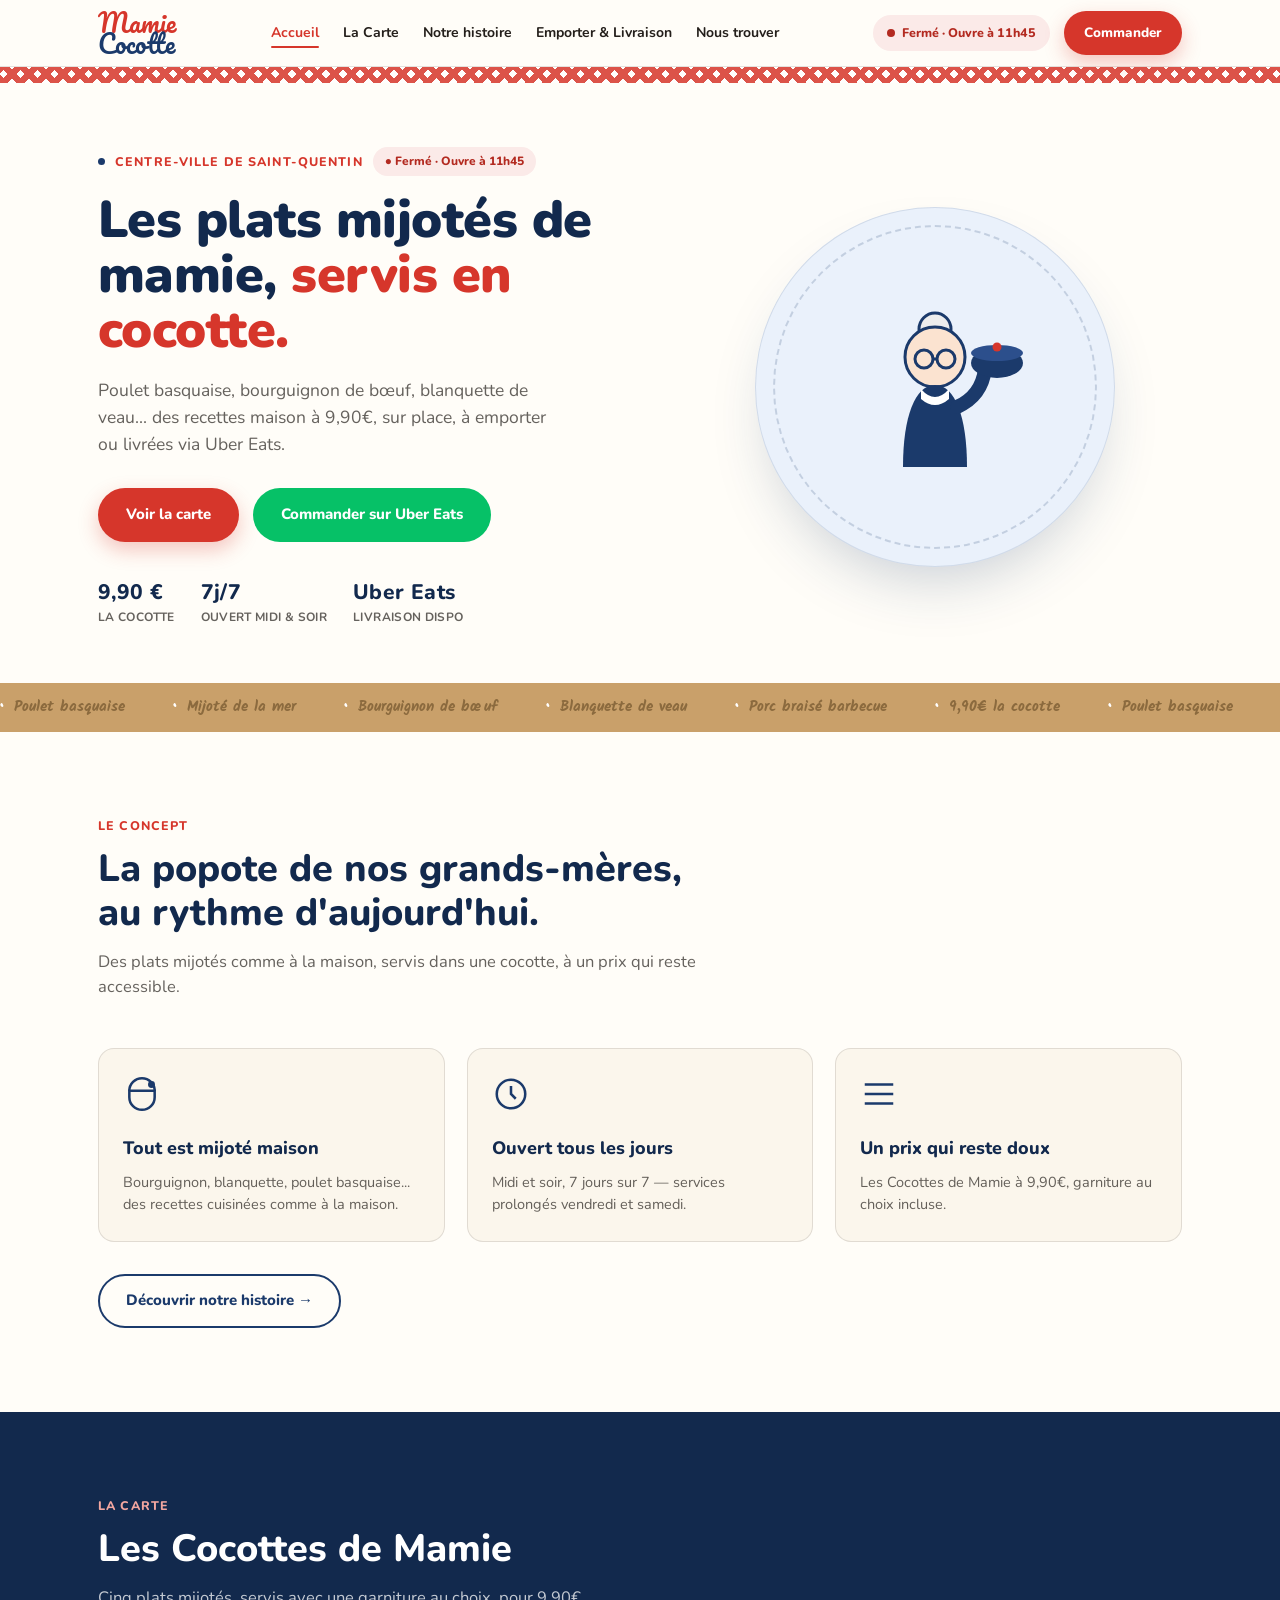
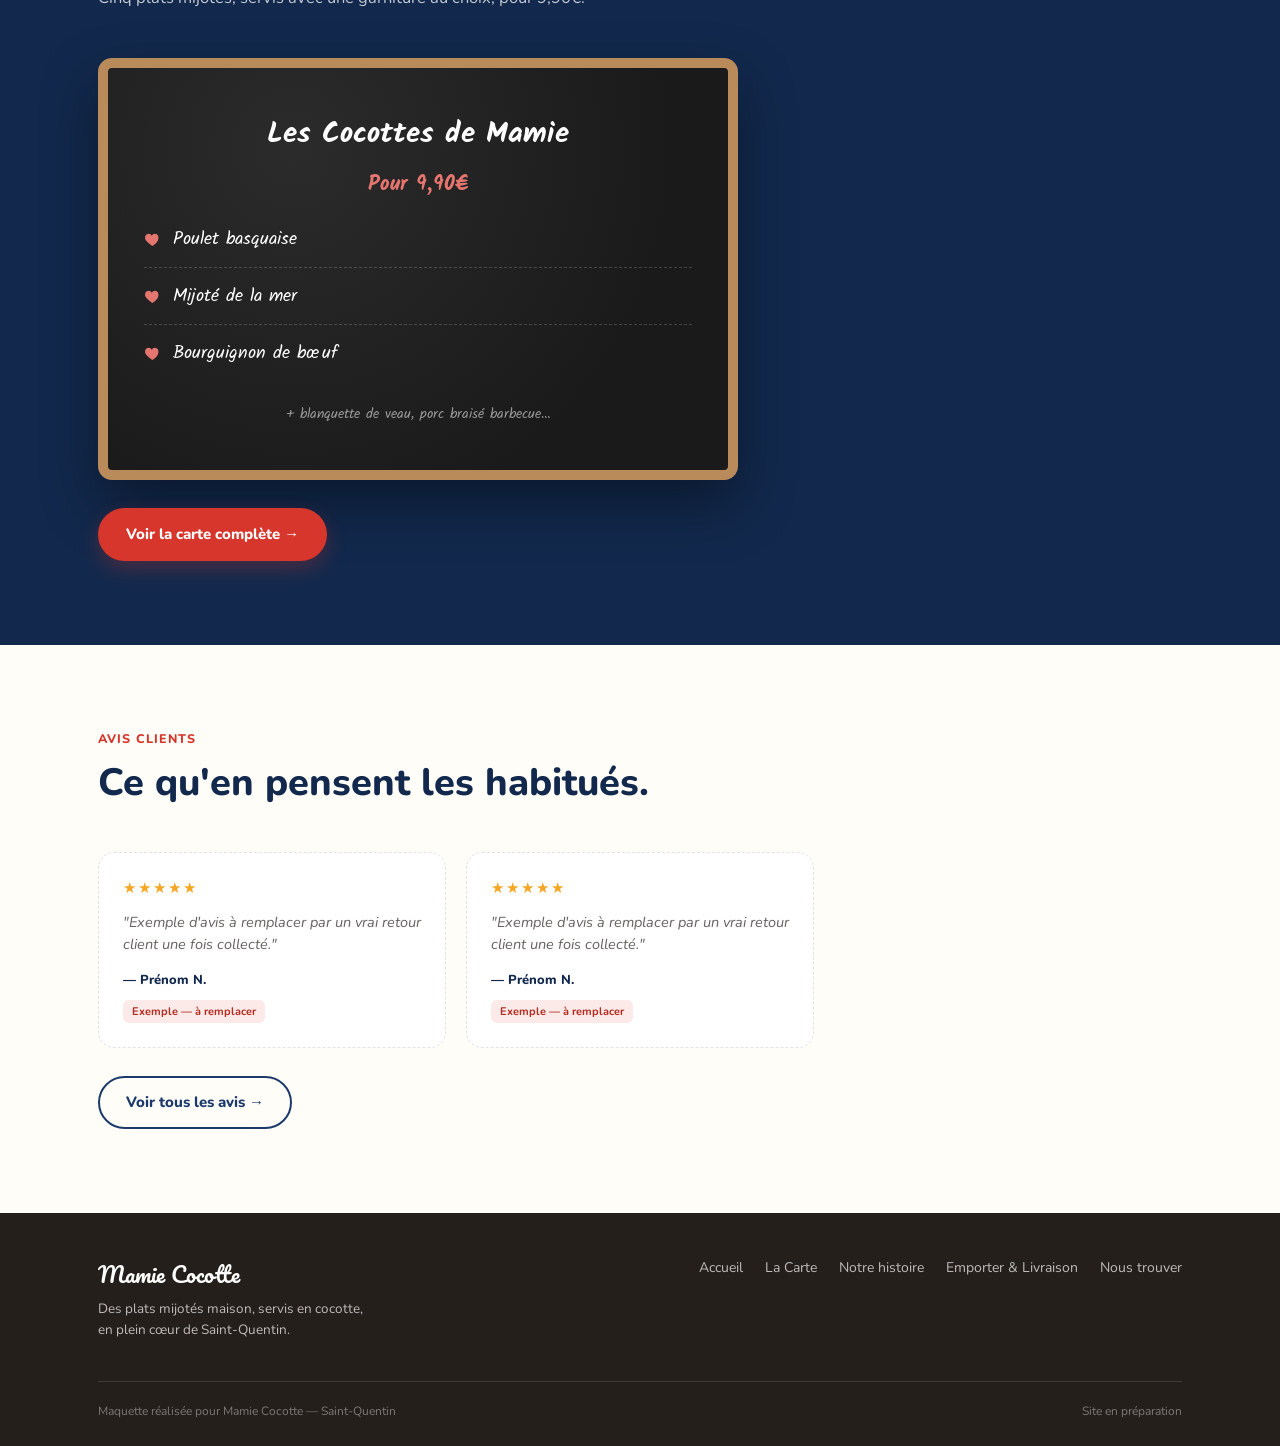
==== index.html @ 131f88a2 "Add files via upload" ====
<!DOCTYPE html>
<html lang="fr">
<head>
<meta charset="UTF-8">
<meta name="viewport" content="width=device-width, initial-scale=1.0">
<title>Mamie Cocotte — Plats mijotés maison à Saint-Quentin</title>
<meta name="description" content="Mamie Cocotte, à Saint-Quentin : plats mijotés maison servis en cocotte, dès 9,90€. Ouvert midi et soir, 7j/7. Sur place, à emporter ou en livraison Uber Eats.">
<link rel="preconnect" href="https://fonts.googleapis.com">
<link rel="preconnect" href="https://fonts.gstatic.com" crossorigin>
<link href="https://fonts.googleapis.com/css2?family=Pacifico&family=Kalam:wght@400;700&family=Nunito:wght@400;600;700;800;900&display=swap" rel="stylesheet">
<link rel="stylesheet" href="assets/style.css">
<script type="application/ld+json">
{
  "@context": "https://schema.org",
  "@type": "Restaurant",
  "name": "Mamie Cocotte",
  "servesCuisine": "Française",
  "priceRange": "€€",
  "address": { "@type": "PostalAddress", "addressLocality": "Saint-Quentin", "postalCode": "02100", "addressCountry": "FR" },
  "openingHoursSpecification": [
    { "@type": "OpeningHoursSpecification", "dayOfWeek": ["Monday","Tuesday","Wednesday","Thursday","Sunday"], "opens": "11:45", "closes": "13:45" },
    { "@type": "OpeningHoursSpecification", "dayOfWeek": ["Monday","Tuesday","Wednesday","Thursday","Sunday"], "opens": "18:30", "closes": "21:30" },
    { "@type": "OpeningHoursSpecification", "dayOfWeek": ["Friday","Saturday"], "opens": "11:45", "closes": "13:45" },
    { "@type": "OpeningHoursSpecification", "dayOfWeek": ["Friday","Saturday"], "opens": "18:30", "closes": "22:30" }
  ]
}
</script>
</head>
<body data-page="accueil">

<header>
  <nav class="nav">
    <a href="index.html" class="logo"><span class="logo-text"><span class="m">Mamie</span><span class="c">Cocotte</span></span></a>
    <ul class="nav-links">
      <li><a href="index.html" data-page="accueil">Accueil</a></li>
      <li><a href="carte.html" data-page="carte">La Carte</a></li>
      <li><a href="notre-histoire.html" data-page="notre-histoire">Notre histoire</a></li>
      <li><a href="emporter-livraison.html" data-page="emporter">Emporter &amp; Livraison</a></li>
      <li><a href="contact.html" data-page="contact">Nous trouver</a></li>
    </ul>
    <div class="nav-right">
      <span id="statusChip" class="status-chip"><span class="pulse"></span><span id="statusChipText">—</span></span>
      <a href="emporter-livraison.html" class="btn btn-primary btn-sm nav-cta">Commander</a>
    </div>
  </nav>
</header>

<div class="gingham"></div>

<main>

  <!-- HERO -->
  <section class="hero">
    <div class="wrap hero-grid">
      <div>
        <div class="eyebrow">
          <span class="dot"></span><span class="label">Centre-ville de Saint-Quentin</span>
          <span id="eyebrowStatus" class="eyebrow-status"><span id="eyebrowStatusText">—</span></span>
        </div>
        <h1 class="hero-title">Les plats mijotés de mamie, <span>servis en cocotte.</span></h1>
        <p class="hero-sub">Poulet basquaise, bourguignon de bœuf, blanquette de veau... des recettes maison à 9,90€, sur place, à emporter ou livrées via Uber&nbsp;Eats.</p>
        <div class="hero-cta">
          <a href="carte.html" class="btn btn-primary">Voir la carte</a>
          <a href="emporter-livraison.html" class="btn btn-uber">Commander sur Uber Eats</a>
        </div>
        <div class="hero-meta">
          <div><strong>9,90 €</strong>la cocotte</div>
          <div><strong>7j/7</strong>ouvert midi &amp; soir</div>
          <div><strong>Uber Eats</strong>livraison dispo</div>
        </div>
      </div>
      <div class="mascot-plate">
        <svg width="220" height="220" viewBox="0 0 220 220" fill="none" xmlns="http://www.w3.org/2000/svg">
          <circle cx="110" cy="52" r="16" fill="#EDEDED" stroke="#1B3A6B" stroke-width="3"/>
          <circle cx="110" cy="80" r="30" fill="#FBE3D0" stroke="#1B3A6B" stroke-width="3"/>
          <circle cx="99" cy="82" r="9" fill="none" stroke="#1B3A6B" stroke-width="3"/>
          <circle cx="121" cy="82" r="9" fill="none" stroke="#1B3A6B" stroke-width="3"/>
          <line x1="108" y1="82" x2="112" y2="82" stroke="#1B3A6B" stroke-width="3"/>
          <path d="M78 190 C78 140, 90 108, 110 108 C130 108, 142 140, 142 190 Z" fill="#1B3A6B"/>
          <path d="M96 112 Q110 128 124 112 L124 122 Q110 134 96 122 Z" fill="#fff"/>
          <path d="M132 130 C150 122, 158 108, 160 92" stroke="#1B3A6B" stroke-width="14" stroke-linecap="round" fill="none"/>
          <ellipse cx="172" cy="86" rx="26" ry="15" fill="#1B3A6B"/>
          <ellipse cx="172" cy="76" rx="26" ry="8" fill="#2C4F8C"/>
          <circle cx="172" cy="70" r="4.5" fill="#D6362B"/>
          <g class="steam">
            <path d="M162 60 C159 52, 165 49, 162 41"/>
            <path d="M172 60 C169 52, 175 49, 172 41"/>
            <path d="M182 60 C179 52, 185 49, 182 41"/>
          </g>
        </svg>
      </div>
    </div>
  </section>

  <div class="ticker">
    <div class="ticker-track">
      <span>Poulet basquaise</span><span>Mijoté de la mer</span><span>Bourguignon de bœuf</span><span>Blanquette de veau</span><span>Porc braisé barbecue</span><span>9,90€ la cocotte</span>
      <span>Poulet basquaise</span><span>Mijoté de la mer</span><span>Bourguignon de bœuf</span><span>Blanquette de veau</span><span>Porc braisé barbecue</span><span>9,90€ la cocotte</span>
    </div>
  </div>

  <!-- CONCEPT PREVIEW -->
  <section>
    <div class="wrap">
      <div class="section-head reveal">
        <span class="label">Le concept</span>
        <h2>La popote de nos grands-mères, au rythme d'aujourd'hui.</h2>
        <p>Des plats mijotés comme à la maison, servis dans une cocotte, à un prix qui reste accessible.</p>
      </div>
      <div class="concept-grid">
        <div class="concept-card reveal">
          <svg class="icon" viewBox="0 0 24 24" fill="none" stroke="#1B3A6B" stroke-width="1.6"><path d="M4 10h16v4a8 8 0 01-16 0v-4z"/><path d="M4 10a8 8 0 0116 0"/><circle cx="18" cy="6" r="1.4" fill="#1B3A6B"/></svg>
          <h3>Tout est mijoté maison</h3>
          <p>Bourguignon, blanquette, poulet basquaise... des recettes cuisinées comme à la maison.</p>
        </div>
        <div class="concept-card reveal">
          <svg class="icon" viewBox="0 0 24 24" fill="none" stroke="#1B3A6B" stroke-width="1.6"><circle cx="12" cy="12" r="9"/><path d="M12 7v5l3 3"/></svg>
          <h3>Ouvert tous les jours</h3>
          <p>Midi et soir, 7 jours sur 7 — services prolongés vendredi et samedi.</p>
        </div>
        <div class="concept-card reveal">
          <svg class="icon" viewBox="0 0 24 24" fill="none" stroke="#1B3A6B" stroke-width="1.6"><path d="M3 12h18M3 6h18M3 18h18"/></svg>
          <h3>Un prix qui reste doux</h3>
          <p>Les Cocottes de Mamie à 9,90€, garniture au choix incluse.</p>
        </div>
      </div>
      <div class="reveal" style="margin-top:32px;"><a href="notre-histoire.html" class="btn btn-ghost">Découvrir notre histoire →</a></div>
    </div>
  </section>

  <!-- CARTE PREVIEW -->
  <section class="carte">
    <div class="wrap">
      <div class="section-head reveal">
        <span class="label">La carte</span>
        <h2>Les Cocottes de Mamie</h2>
        <p>Cinq plats mijotés, servis avec une garniture au choix, pour 9,90€.</p>
      </div>
      <div class="chalkboard reveal" style="max-width:640px;">
        <div class="chalk-title">Les Cocottes de Mamie</div>
        <div class="chalk-price">Pour 9,90€</div>
        <ul class="chalk-list">
          <li><svg class="chalk-heart" viewBox="0 0 24 24" fill="currentColor"><path d="M12 21s-7.5-4.6-10-9.1C.5 8.2 2.6 4 6.6 4c2 0 3.7 1.1 4.4 2.7C11.7 5.1 13.4 4 15.4 4c4 0 6.1 4.2 4.6 7.9C19.5 16.4 12 21 12 21z"/></svg>Poulet basquaise</li>
          <li><svg class="chalk-heart" viewBox="0 0 24 24" fill="currentColor"><path d="M12 21s-7.5-4.6-10-9.1C.5 8.2 2.6 4 6.6 4c2 0 3.7 1.1 4.4 2.7C11.7 5.1 13.4 4 15.4 4c4 0 6.1 4.2 4.6 7.9C19.5 16.4 12 21 12 21z"/></svg>Mijoté de la mer</li>
          <li><svg class="chalk-heart" viewBox="0 0 24 24" fill="currentColor"><path d="M12 21s-7.5-4.6-10-9.1C.5 8.2 2.6 4 6.6 4c2 0 3.7 1.1 4.4 2.7C11.7 5.1 13.4 4 15.4 4c4 0 6.1 4.2 4.6 7.9C19.5 16.4 12 21 12 21z"/></svg>Bourguignon de bœuf</li>
        </ul>
        <div class="chalk-note">+ blanquette de veau, porc braisé barbecue…</div>
      </div>
      <div class="reveal" style="margin-top:28px;"><a href="carte.html" class="btn btn-primary">Voir la carte complète →</a></div>
    </div>
  </section>

  <!-- AVIS PREVIEW -->
  <section>
    <div class="wrap">
      <div class="section-head reveal">
        <span class="label">Avis clients</span>
        <h2>Ce qu'en pensent les habitués.</h2>
      </div>
      <div class="avis-grid">
        <div class="avis-card reveal">
          <div class="avis-stars">★★★★★</div>
          <p>"Exemple d'avis à remplacer par un vrai retour client une fois collecté."</p>
          <div class="avis-name">— Prénom N.</div>
          <span class="avis-flag">Exemple — à remplacer</span>
        </div>
        <div class="avis-card reveal">
          <div class="avis-stars">★★★★★</div>
          <p>"Exemple d'avis à remplacer par un vrai retour client une fois collecté."</p>
          <div class="avis-name">— Prénom N.</div>
          <span class="avis-flag">Exemple — à remplacer</span>
        </div>
      </div>
      <div class="reveal" style="margin-top:28px;"><a href="contact.html" class="btn btn-ghost">Voir tous les avis →</a></div>
    </div>
  </section>

</main>

<footer>
  <div class="wrap">
    <div class="footer-top">
      <div>
        <div class="footer-logo">Mamie Cocotte</div>
        <p style="font-size:13.5px; margin-top:8px; max-width:280px;">Des plats mijotés maison, servis en cocotte, en plein cœur de Saint-Quentin.</p>
      </div>
      <ul class="footer-links">
        <li><a href="index.html">Accueil</a></li>
        <li><a href="carte.html">La Carte</a></li>
        <li><a href="notre-histoire.html">Notre histoire</a></li>
        <li><a href="emporter-livraison.html">Emporter &amp; Livraison</a></li>
        <li><a href="contact.html">Nous trouver</a></li>
      </ul>
    </div>
    <div class="footer-bottom">
      <span>Maquette réalisée pour Mamie Cocotte — Saint-Quentin</span>
      <span>Site en préparation</span>
    </div>
  </div>
</footer>

<div class="mobile-cta">
  <a href="contact.html" class="btn btn-ghost btn-sm">📍 Nous trouver</a>
  <a href="emporter-livraison.html" class="btn btn-uber btn-sm">Commander</a>
</div>

<script src="assets/script.js"></script>
</body>
</html>
---- assets/style.css ----
:root{
  --red:#D6362B;
  --red-dark:#B32A20;
  --blue:#1B3A6B;
  --blue-dark:#12294D;
  --blue-light:#EAF1FB;
  --cream:#FFFDF8;
  --paper:#FBF6EC;
  --kraft:#C9A06A;
  --kraft-dark:#8B6A3E;
  --charcoal:#241F1B;
  --charcoal-70: rgba(36,31,27,0.7);
  --charcoal-50: rgba(36,31,27,0.5);
  --line: rgba(36,31,27,0.12);
  --wood:#B98A5A;
  --green:#0A8A4E;
}
*{box-sizing:border-box;}
html{scroll-behavior:smooth;}
body{
  margin:0;
  background:var(--cream);
  color:var(--charcoal);
  font-family:'Nunito', sans-serif;
  font-size:16px;
  line-height:1.55;
  -webkit-font-smoothing:antialiased;
  padding-bottom:78px;
}
@media(min-width:760px){body{padding-bottom:0;}}
a{color:inherit;}
img{max-width:100%;display:block;}
.wrap{max-width:1140px;margin:0 auto;padding:0 28px;}
h1,h2,h3{margin:0; font-family:'Nunito', sans-serif; font-weight:800; color:var(--blue-dark);}
section{scroll-margin-top:78px; padding:84px 0;}
.label{font-family:'Nunito', sans-serif; font-weight:800; font-size:12.5px; letter-spacing:0.09em; text-transform:uppercase; color:var(--red);}

.btn{display:inline-flex; align-items:center; gap:8px; font-family:'Nunito', sans-serif; font-weight:800; font-size:15px; padding:13px 26px; border-radius:100px; text-decoration:none; border:2px solid transparent; cursor:pointer; transition:transform .18s ease, box-shadow .18s ease, background .18s ease;}
.btn-primary{background:var(--red); color:#fff; box-shadow:0 8px 20px rgba(214,54,43,0.28);}
.btn-primary:hover{background:var(--red-dark); transform:translateY(-2px); box-shadow:0 12px 24px rgba(214,54,43,0.34);}
.btn-ghost{border-color:var(--blue); color:var(--blue);}
.btn-ghost:hover{background:var(--blue); color:#fff;}
.btn-uber{background:#06C167; color:#fff;}
.btn-uber:hover{background:#059c53; transform:translateY(-2px);}
.btn-sm{padding:10px 18px; font-size:13.5px;}

.gingham{height:16px; background:repeating-linear-gradient(45deg, var(--red) 0 6px, transparent 6px 12px), repeating-linear-gradient(-45deg, var(--red) 0 6px, transparent 6px 12px), #fff; opacity:.85;}

/* Header */
header{position:sticky; top:0; z-index:60; background:rgba(255,253,248,0.94); backdrop-filter:blur(8px); border-bottom:1px solid var(--line);}
.nav{display:flex; align-items:center; justify-content:space-between; padding:10px 28px; max-width:1140px; margin:0 auto; gap:16px;}
.logo{display:flex; align-items:center; gap:10px; text-decoration:none;}
.logo-text{font-family:'Pacifico', cursive; font-size:25px; line-height:1;}
.logo-text .m{color:var(--red);}
.logo-text .c{color:var(--blue); display:block; margin-top:-4px;}
.nav-links{display:none; gap:24px; list-style:none; margin:0; padding:0; font-size:14px; font-weight:700;}
@media(min-width:900px){.nav-links{display:flex;}}
.nav-links a{text-decoration:none; color:var(--charcoal); position:relative; padding-bottom:3px;}
.nav-links a:hover{color:var(--red);}
.nav-links a.active{color:var(--red);}
.nav-links a.active:after{content:""; position:absolute; left:0; right:0; bottom:-3px; height:2px; background:var(--red); border-radius:2px;}
.nav-right{display:flex; align-items:center; gap:14px;}
.status-chip{display:none; align-items:center; gap:7px; font-size:12.5px; font-weight:800; padding:8px 14px; border-radius:100px; white-space:nowrap;}
@media(min-width:640px){.status-chip{display:inline-flex;}}
.status-chip .pulse{width:8px;height:8px;border-radius:50%; position:relative;}
.status-chip.open{background:#E7F7EE; color:var(--green);}
.status-chip.open .pulse{background:var(--green);}
.status-chip.open .pulse:after{content:"";position:absolute;inset:-4px;border-radius:50%;border:1.5px solid var(--green); animation:pulseRing 1.8s ease-out infinite;}
.status-chip.closed{background:#FBEAE8; color:var(--red-dark);}
.status-chip.closed .pulse{background:var(--red-dark);}
@keyframes pulseRing{0%{opacity:.7; transform:scale(0.6);}100%{opacity:0; transform:scale(1.8);}}
.nav-cta{display:none;}
@media(min-width:900px){.nav-cta{display:inline-flex;}}

/* Page hero (sub-pages) */
.page-hero{padding:56px 0 46px; background:var(--paper); border-bottom:1px solid var(--line);}
.page-hero .label{margin-bottom:12px; display:block;}
.page-hero h1{font-size:clamp(30px,4.2vw,44px); line-height:1.1; color:var(--blue-dark);}
.page-hero p{margin-top:14px; max-width:520px; color:var(--charcoal-70); font-size:17px;}
.breadcrumb{font-size:13px; font-weight:700; color:var(--charcoal-50); margin-bottom:14px;}
.breadcrumb a{color:var(--charcoal-50); text-decoration:none;}
.breadcrumb a:hover{color:var(--red);}

/* Hero (home) */
.hero{position:relative; padding:64px 0 56px; overflow:hidden;}
.hero-grid{display:grid; grid-template-columns:1fr; gap:44px; align-items:center;}
@media(min-width:900px){.hero-grid{grid-template-columns:1.05fr 0.95fr;}}
.eyebrow{display:flex; align-items:center; gap:10px; margin-bottom:16px; flex-wrap:wrap;}
.eyebrow .dot{width:7px;height:7px;border-radius:50%;background:var(--blue);}
.eyebrow-status{display:inline-flex; align-items:center; gap:6px; font-size:12px; font-weight:800; padding:5px 12px; border-radius:100px;}
.eyebrow-status.open{background:#E7F7EE; color:var(--green);}
.eyebrow-status.closed{background:#FBEAE8; color:var(--red-dark);}
h1.hero-title{font-family:'Nunito', sans-serif; font-weight:900; font-size:clamp(32px, 5vw, 52px); line-height:1.06; color:var(--blue-dark); letter-spacing:-0.01em;}
h1.hero-title span{color:var(--red);}
.hero-sub{margin-top:20px; max-width:460px; font-size:17.5px; color:var(--charcoal-70);}
.hero-cta{display:flex; flex-wrap:wrap; gap:14px; margin-top:30px;}
.hero-meta{margin-top:34px; display:flex; gap:26px; flex-wrap:wrap;}
.hero-meta div{font-size:12px; font-weight:700; color:var(--charcoal-70); text-transform:uppercase; letter-spacing:.03em;}
.hero-meta strong{display:block; font-family:'Nunito'; font-size:21px; color:var(--blue-dark); font-weight:800; text-transform:none;}

.mascot-plate{width:min(360px,80vw); aspect-ratio:1/1; border-radius:50%; background:var(--blue-light); display:flex; align-items:center; justify-content:center; position:relative; margin:0 auto; box-shadow: inset 0 0 0 1px rgba(27,58,107,0.12), 0 30px 60px -20px rgba(27,58,107,0.25);}
.mascot-plate:before{content:""; position:absolute; inset:18px; border-radius:50%; border:2px dashed rgba(27,58,107,0.18);}
.mascot-plate.sm{width:min(220px,60vw);}
.steam path{stroke:var(--blue); stroke-width:3; fill:none; stroke-linecap:round; opacity:0; animation: rise 3.2s ease-in-out infinite;}
.steam path:nth-child(2){animation-delay:.5s;}
.steam path:nth-child(3){animation-delay:1s;}
@keyframes rise{0%{opacity:0; transform:translateY(6px);}25%{opacity:.6;}70%{opacity:0; transform:translateY(-26px);}100%{opacity:0;}}
@media (prefers-reduced-motion: reduce){.steam path{animation:none; opacity:.45;} html{scroll-behavior:auto;}}

/* Ticker */
.ticker{background:var(--kraft); overflow:hidden; padding:13px 0; position:relative;}
.ticker-track{display:flex; gap:48px; white-space:nowrap; animation:scroll 26s linear infinite; width:max-content;}
.ticker-track span{font-family:'Kalam',cursive; font-weight:700; font-size:15px; color:var(--kraft-dark); display:flex; align-items:center; gap:10px;}
.ticker-track span:before{content:"•"; color:#fff;}
@keyframes scroll{from{transform:translateX(0);}to{transform:translateX(-50%);}}
@media (prefers-reduced-motion: reduce){.ticker-track{animation:none;}}

.section-head{max-width:620px; margin-bottom:48px;}
.section-head .label{margin-bottom:12px; display:block;}
.section-head h2{font-size:clamp(26px,3.4vw,38px); line-height:1.15;}
.section-head p{margin-top:14px; color:var(--charcoal-70); font-size:16.5px;}

/* Concept cards */
.concept-grid{display:grid; grid-template-columns:1fr; gap:22px;}
@media(min-width:760px){.concept-grid{grid-template-columns:repeat(3,1fr);}}
.concept-card{background:var(--paper); border:1px solid var(--line); border-radius:16px; padding:26px 24px; transition:transform .2s ease, box-shadow .2s ease;}
.concept-card:hover{transform:translateY(-4px); box-shadow:0 16px 30px -14px rgba(27,58,107,0.25);}
.concept-card .icon{width:38px;height:38px; margin-bottom:14px;}
.concept-card h3{font-size:18px; margin-bottom:8px; color:var(--blue-dark);}
.concept-card p{color:var(--charcoal-70); font-size:14.5px; margin:0;}

/* Carte chalkboard */
.carte{background:var(--blue-dark); color:#fff; position:relative;}
.carte .label{color:#F2A6A0;}
.carte .section-head h2{color:#fff;}
.carte .section-head p{color:rgba(255,255,255,0.75);}
.carte-layout{display:grid; grid-template-columns:1fr; gap:36px;}
@media(min-width:960px){.carte-layout{grid-template-columns:1.1fr 0.9fr; align-items:start;}}
.chalkboard{background: radial-gradient(circle at 30% 20%, #2b2b2b, #1a1a1a 70%); border:10px solid var(--wood); border-radius:14px; padding:44px 36px; box-shadow: 0 24px 55px rgba(0,0,0,0.4);}
.chalk-title{font-family:'Kalam', cursive; font-weight:700; font-size:29px; text-align:center; color:#fff;}
.chalk-price{text-align:center; font-family:'Kalam',cursive; font-weight:700; font-size:21px; color:#E4756F; margin:12px 0 24px;}
.chalk-list{list-style:none; margin:0; padding:0; display:flex; flex-direction:column; gap:15px;}
.chalk-list li{display:flex; align-items:center; gap:12px; font-family:'Kalam',cursive; font-size:18px; color:#fff; border-bottom:1px dashed rgba(255,255,255,0.18); padding-bottom:13px;}
.chalk-list li:last-child{border-bottom:none;}
.chalk-heart{width:17px;height:17px; flex:none; color:#E4756F;}
.chalk-note{text-align:center; margin-top:24px; font-family:'Kalam',cursive; font-size:14px; color:rgba(255,255,255,0.55);}
.carte-info{display:flex; flex-direction:column; gap:18px;}
.carte-info-card{background:rgba(255,255,255,0.06); border:1px solid rgba(255,255,255,0.14); border-radius:14px; padding:22px;}
.carte-info-card h3{color:#fff; font-size:14px; text-transform:uppercase; letter-spacing:.05em; font-weight:800; margin-bottom:10px;}
.carte-info-card p{margin:0; font-size:14.5px; color:rgba(255,255,255,0.75);}
.carte-side{margin-top:6px; display:flex; gap:12px; flex-wrap:wrap;}
.side-pill{font-size:13px; font-weight:700; color:rgba(255,255,255,0.9); border:1.5px solid rgba(255,255,255,0.3); border-radius:100px; padding:7px 16px;}

/* Galerie */
.galerie{background:var(--paper);}
.gal-grid{display:grid; grid-template-columns:1fr; gap:24px;}
@media(min-width:760px){.gal-grid{grid-template-columns:repeat(3,1fr);}}
.polaroid{background:#fff; border-radius:10px; padding:12px 12px 20px; box-shadow:0 14px 30px -14px rgba(36,31,27,0.25); transform:rotate(var(--r,0deg)); transition:transform .25s ease;}
.polaroid:nth-child(1){--r:-2deg;} .polaroid:nth-child(2){--r:1.5deg;} .polaroid:nth-child(3){--r:-1deg;}
.polaroid:hover{transform:rotate(0deg) translateY(-4px);}
.polaroid-photo{aspect-ratio:4/5; border-radius:6px; background:repeating-linear-gradient(45deg, rgba(27,58,107,0.06) 0 10px, rgba(27,58,107,0.02) 10px 20px); display:flex; flex-direction:column; align-items:center; justify-content:center; gap:8px; text-align:center; padding:20px;}
.polaroid-photo svg{width:34px;height:34px; color:var(--blue); opacity:.5;}
.polaroid-photo span{font-size:12.5px; color:var(--charcoal-50); font-weight:700;}
.polaroid p{margin:14px 4px 0; font-family:'Kalam',cursive; font-size:15px; color:var(--charcoal-70); text-align:center;}

/* Avis */
.avis-grid{display:grid; grid-template-columns:1fr; gap:20px;}
@media(min-width:760px){.avis-grid{grid-template-columns:repeat(3,1fr);}}
.avis-card{background:#fff; border:1.5px dashed var(--line); border-radius:16px; padding:24px;}
.avis-stars{color:#F5A623; font-size:15px; letter-spacing:2px; margin-bottom:10px;}
.avis-card p{margin:0 0 14px; font-size:14.5px; color:var(--charcoal-70); font-style:italic;}
.avis-name{font-size:13px; font-weight:800; color:var(--blue-dark);}
.avis-flag{margin-top:10px; display:inline-block; font-size:11px; font-weight:700; color:var(--red-dark); background:#FBEAE8; padding:3px 9px; border-radius:6px;}

/* Eco */
.eco-grid{display:grid; grid-template-columns:1fr; gap:20px;}
@media(min-width:760px){.eco-grid{grid-template-columns:repeat(4,1fr);}}
.eco-item{background:#fff; border:1px solid var(--line); border-radius:14px; padding:22px 20px;}
.eco-item svg{width:28px;height:28px; margin-bottom:12px; color:var(--blue);}
.eco-item h3{font-size:15.5px; margin-bottom:6px; color:var(--blue-dark);}
.eco-item p{font-size:13.5px; color:var(--charcoal-70); margin:0;}

/* Emporter */
.emporter-grid{display:grid; grid-template-columns:1fr; gap:40px; align-items:center;}
@media(min-width:900px){.emporter-grid{grid-template-columns:1fr 1fr;}}
.bag-card{background:var(--paper); border-radius:18px; padding:34px; display:flex; flex-direction:column; align-items:center; text-align:center; gap:16px;}
.modes{display:flex; gap:10px; flex-wrap:wrap; margin-top:20px;}
.mode-pill{font-size:13px; font-weight:700; color:var(--blue-dark); border:1.5px solid var(--blue); border-radius:100px; padding:6px 14px;}

/* Steps (comment commander) */
.steps{display:grid; grid-template-columns:1fr; gap:22px; counter-reset:step;}
@media(min-width:760px){.steps{grid-template-columns:repeat(3,1fr);}}
.step-card{background:#fff; border:1px solid var(--line); border-radius:16px; padding:26px 22px; position:relative;}
.step-card .step-num{width:34px; height:34px; border-radius:50%; background:var(--red); color:#fff; display:flex; align-items:center; justify-content:center; font-weight:800; margin-bottom:14px;}
.step-card h3{font-size:16.5px; margin-bottom:8px;}
.step-card p{font-size:14px; color:var(--charcoal-70); margin:0;}

/* Horaires */
.horaires{background:var(--blue-dark); color:#fff;}
.horaires .label{color:#F2A6A0;}
.horaires .section-head h2{color:#fff;}
.horaires .section-head p{color:rgba(255,255,255,0.75);}
.horaires-grid{display:grid; grid-template-columns:1fr; gap:36px;}
@media(min-width:900px){.horaires-grid{grid-template-columns:1fr 1fr; align-items:center;}}
.sign{background:#fff; border-radius:20px; padding:32px 34px 28px; box-shadow:0 24px 50px rgba(0,0,0,0.3);}
.sign-row{display:flex; justify-content:space-between; align-items:baseline; padding:9px 0; border-bottom:1px dashed var(--line); font-family:'Kalam',cursive;}
.sign-row:last-child{border-bottom:none;}
.sign-row.today{background:linear-gradient(90deg, rgba(214,54,43,0.06), transparent); margin:0 -14px; padding:9px 14px; border-radius:8px;}
.sign-row .day{font-weight:700; font-size:16.5px; color:var(--charcoal); display:flex; align-items:center; gap:8px;}
.sign-row .today-badge{font-family:'Nunito'; font-size:10px; font-weight:800; background:var(--red); color:#fff; padding:2px 7px; border-radius:100px;}
.sign-row .hours{font-size:14.5px;}
.sign-row.red .hours{color:var(--red);}
.sign-row.blue .hours{color:var(--blue);}
.status-card{background:rgba(255,255,255,0.06); border:1px solid rgba(255,255,255,0.14); border-radius:16px; padding:28px;}
.status-card .big-status{display:flex; align-items:center; gap:12px; font-size:22px; font-weight:800; margin-bottom:10px;}
.status-card .big-status .pulse{width:11px;height:11px;border-radius:50%;}
.status-card p{margin:0; color:rgba(255,255,255,0.7); font-size:14.5px;}

/* Infos pratiques */
.infos{background:var(--paper);}
.infos-grid{display:grid; grid-template-columns:1fr; gap:20px;}
@media(min-width:760px){.infos-grid{grid-template-columns:1fr 1fr;}}
.infos-card{background:#fff; border:1px solid var(--line); border-radius:16px; padding:26px;}
.infos-card h3{font-size:13px; font-weight:800; letter-spacing:.05em; text-transform:uppercase; color:var(--red); margin-bottom:14px;}
.todo{display:inline-flex; align-items:center; gap:6px; font-size:13.5px; font-weight:600; color:var(--red-dark); background:#FBEAE8; border:1px dashed var(--red); border-radius:8px; padding:9px 12px; width:100%;}
.ok-row{display:inline-flex; align-items:center; gap:6px; font-size:13.5px; font-weight:700; color:var(--green); background:#E7F7EE; border:1px solid #B7E9CC; border-radius:8px; padding:9px 12px; width:100%; text-decoration:none;}
.map-placeholder{border-radius:16px; overflow:hidden; border:1px solid var(--line); aspect-ratio:16/10; background:repeating-linear-gradient(45deg, rgba(27,58,107,0.05) 0 10px, rgba(27,58,107,0.02) 10px 20px); display:flex; align-items:center; justify-content:center; text-align:center; padding:24px;}
.map-placeholder p{font-size:13px; color:var(--charcoal-70); max-width:260px;}

/* Mobile sticky CTA */
.mobile-cta{position:fixed; bottom:0; left:0; right:0; z-index:70; display:flex; gap:10px; padding:12px 16px; background:#fff; border-top:1px solid var(--line); box-shadow:0 -8px 24px rgba(0,0,0,0.08);}
@media(min-width:760px){.mobile-cta{display:none;}}
.mobile-cta a{flex:1; justify-content:center; text-align:center;}

/* Footer */
footer{background:var(--charcoal); color:rgba(255,255,255,0.7); padding:44px 0 26px;}
.footer-top{display:flex; flex-wrap:wrap; justify-content:space-between; gap:26px; padding-bottom:26px; border-bottom:1px solid rgba(255,255,255,0.12);}
.footer-logo{font-family:'Pacifico', cursive; font-size:22px; color:#fff;}
.footer-links{display:flex; gap:22px; list-style:none; padding:0; margin:0; font-size:14px; flex-wrap:wrap;}
.footer-links a{text-decoration:none; color:rgba(255,255,255,0.7);}
.footer-links a:hover{color:#fff;}
.footer-bottom{padding-top:20px; font-size:12px; color:rgba(255,255,255,0.4); display:flex; justify-content:space-between; flex-wrap:wrap; gap:10px;}

.reveal{opacity:0; transform:translateY(18px); transition:opacity .6s ease, transform .6s ease;}
.reveal.in{opacity:1; transform:translateY(0);}
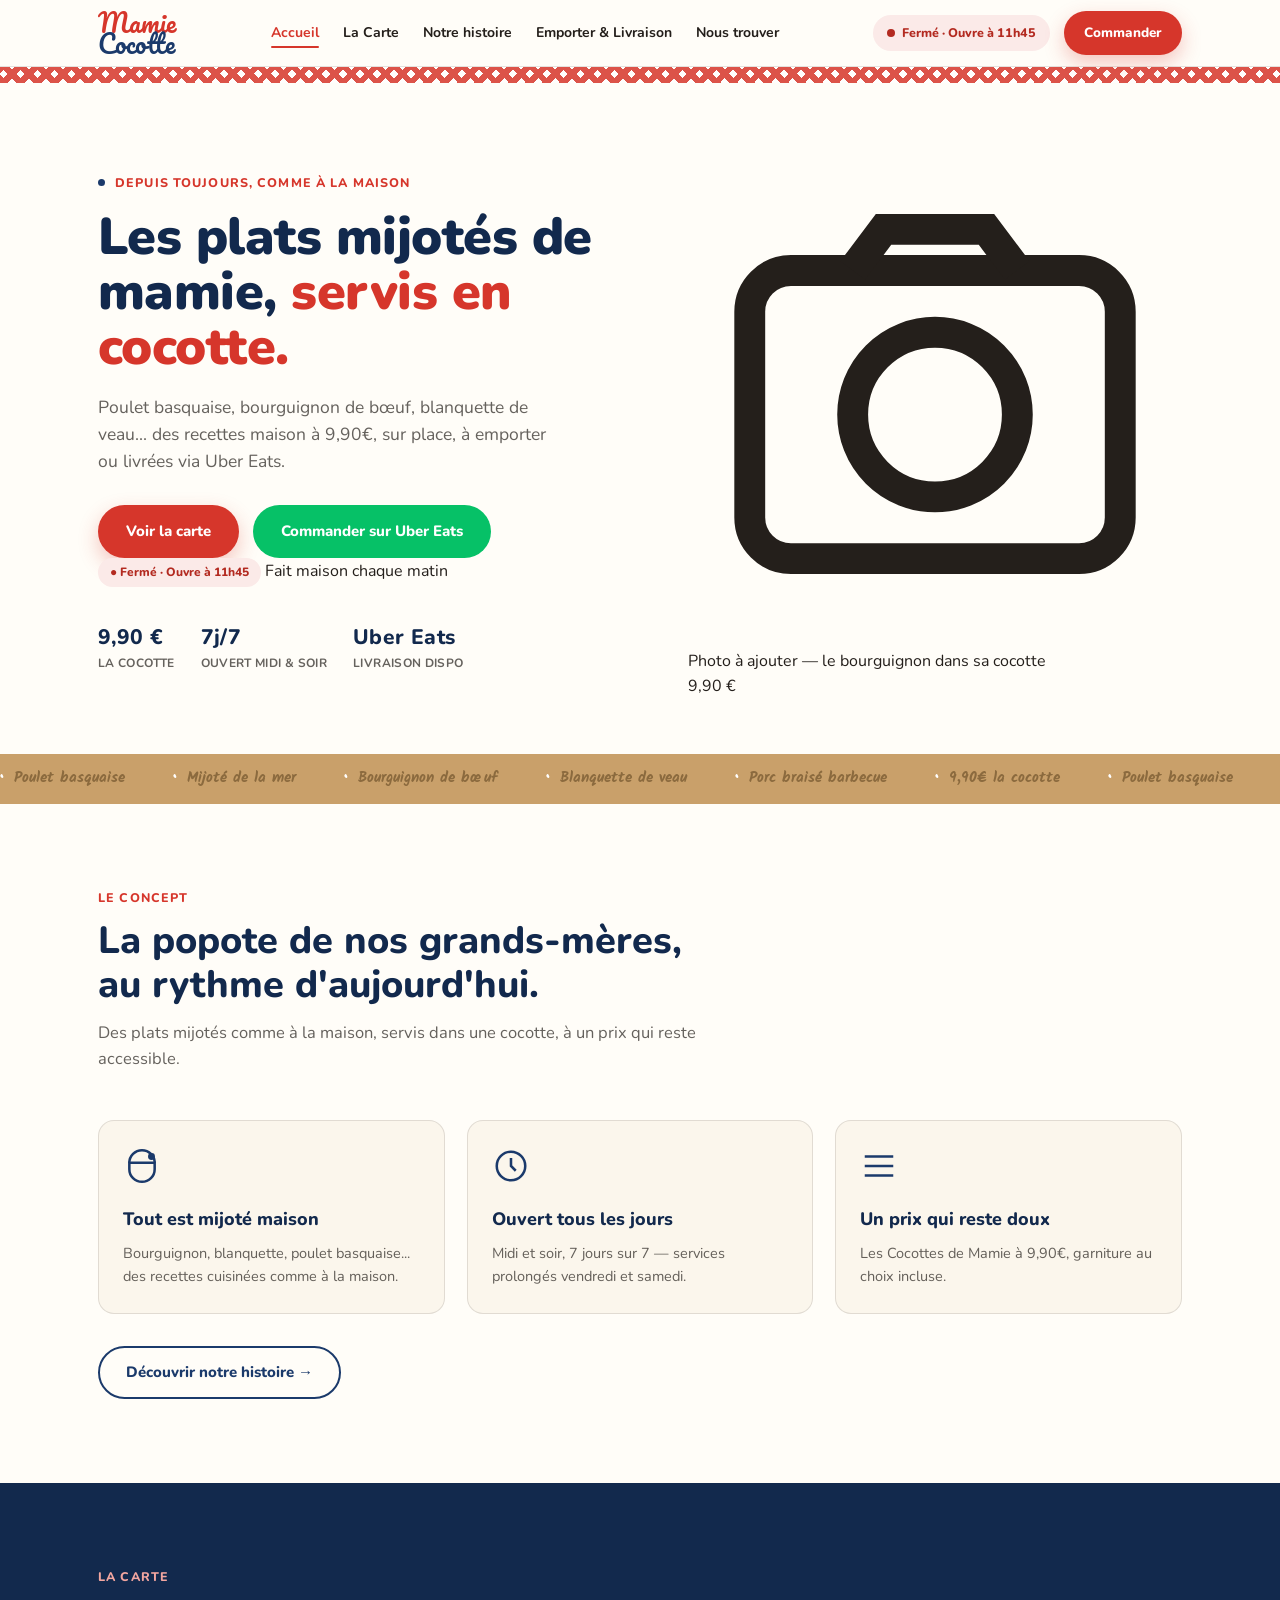
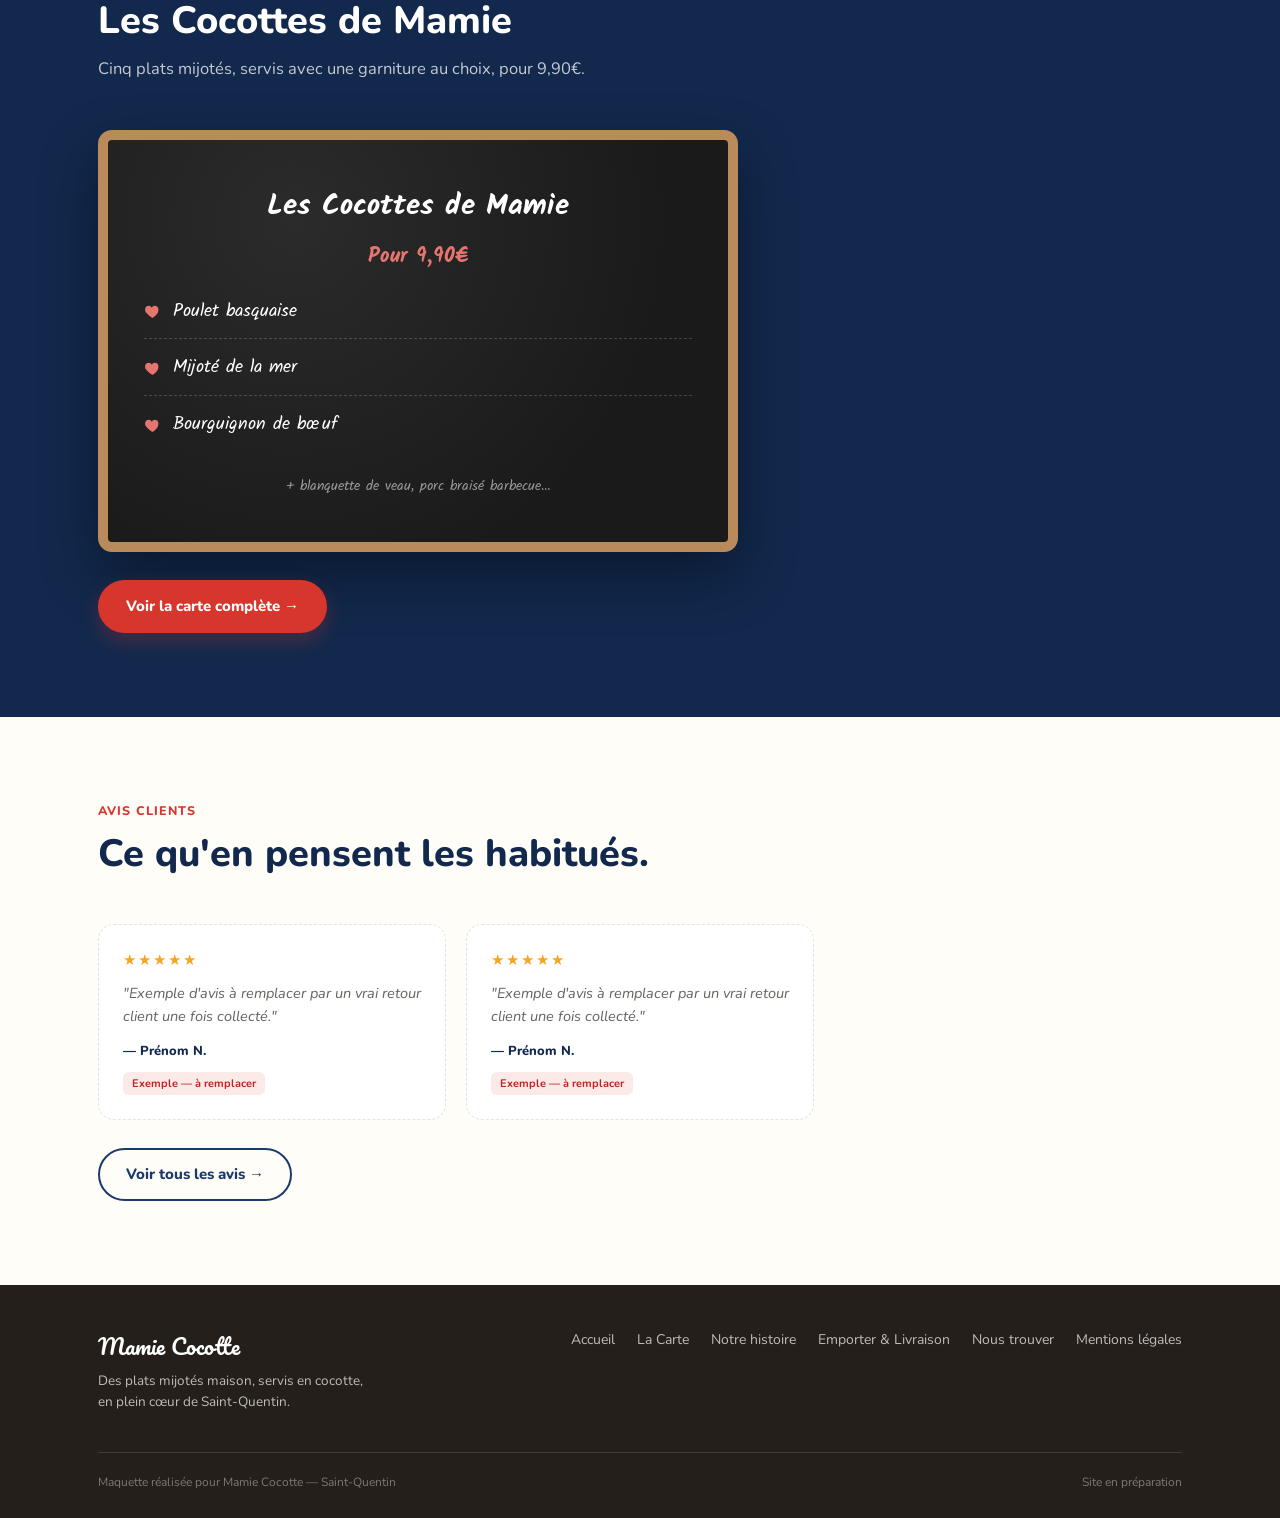
==== commit cb710d69: "Add files via upload" ====
--- a/index.html
+++ b/index.html
@@ -54,8 +54,7 @@
     <div class="wrap hero-grid">
       <div>
         <div class="eyebrow">
-          <span class="dot"></span><span class="label">Centre-ville de Saint-Quentin</span>
-          <span id="eyebrowStatus" class="eyebrow-status"><span id="eyebrowStatusText">—</span></span>
+          <span class="dot"></span><span class="label">Depuis toujours, comme à la maison</span>
         </div>
         <h1 class="hero-title">Les plats mijotés de mamie, <span>servis en cocotte.</span></h1>
         <p class="hero-sub">Poulet basquaise, bourguignon de bœuf, blanquette de veau... des recettes maison à 9,90€, sur place, à emporter ou livrées via Uber&nbsp;Eats.</p>
@@ -63,31 +62,24 @@
           <a href="carte.html" class="btn btn-primary">Voir la carte</a>
           <a href="emporter-livraison.html" class="btn btn-uber">Commander sur Uber Eats</a>
         </div>
+        <div class="hero-badges">
+          <span id="eyebrowStatus" class="eyebrow-status"><span id="eyebrowStatusText">—</span></span>
+          <span class="badge-pill">Fait maison chaque matin</span>
+        </div>
         <div class="hero-meta">
           <div><strong>9,90 €</strong>la cocotte</div>
           <div><strong>7j/7</strong>ouvert midi &amp; soir</div>
           <div><strong>Uber Eats</strong>livraison dispo</div>
         </div>
       </div>
-      <div class="mascot-plate">
-        <svg width="220" height="220" viewBox="0 0 220 220" fill="none" xmlns="http://www.w3.org/2000/svg">
-          <circle cx="110" cy="52" r="16" fill="#EDEDED" stroke="#1B3A6B" stroke-width="3"/>
-          <circle cx="110" cy="80" r="30" fill="#FBE3D0" stroke="#1B3A6B" stroke-width="3"/>
-          <circle cx="99" cy="82" r="9" fill="none" stroke="#1B3A6B" stroke-width="3"/>
-          <circle cx="121" cy="82" r="9" fill="none" stroke="#1B3A6B" stroke-width="3"/>
-          <line x1="108" y1="82" x2="112" y2="82" stroke="#1B3A6B" stroke-width="3"/>
-          <path d="M78 190 C78 140, 90 108, 110 108 C130 108, 142 140, 142 190 Z" fill="#1B3A6B"/>
-          <path d="M96 112 Q110 128 124 112 L124 122 Q110 134 96 122 Z" fill="#fff"/>
-          <path d="M132 130 C150 122, 158 108, 160 92" stroke="#1B3A6B" stroke-width="14" stroke-linecap="round" fill="none"/>
-          <ellipse cx="172" cy="86" rx="26" ry="15" fill="#1B3A6B"/>
-          <ellipse cx="172" cy="76" rx="26" ry="8" fill="#2C4F8C"/>
-          <circle cx="172" cy="70" r="4.5" fill="#D6362B"/>
-          <g class="steam">
-            <path d="M162 60 C159 52, 165 49, 162 41"/>
-            <path d="M172 60 C169 52, 175 49, 172 41"/>
-            <path d="M182 60 C179 52, 185 49, 182 41"/>
-          </g>
-        </svg>
+      <div class="hero-photo-wrap">
+        <div class="frame-photo">
+          <div class="frame-photo-inner">
+            <svg viewBox="0 0 24 24" fill="none" stroke="currentColor" stroke-width="1.5"><rect x="3" y="6" width="18" height="14" rx="2"/><circle cx="12" cy="13" r="4"/><path d="M8 6l1.5-2h5L16 6"/></svg>
+            <span>Photo à ajouter — le bourguignon dans sa cocotte</span>
+          </div>
+          <div class="price-badge">9,90&nbsp;€</div>
+        </div>
       </div>
     </div>
   </section>
@@ -190,6 +182,7 @@
         <li><a href="notre-histoire.html">Notre histoire</a></li>
         <li><a href="emporter-livraison.html">Emporter &amp; Livraison</a></li>
         <li><a href="contact.html">Nous trouver</a></li>
+        <li><a href="mentions-legales.html">Mentions légales</a></li>
       </ul>
     </div>
     <div class="footer-bottom">
